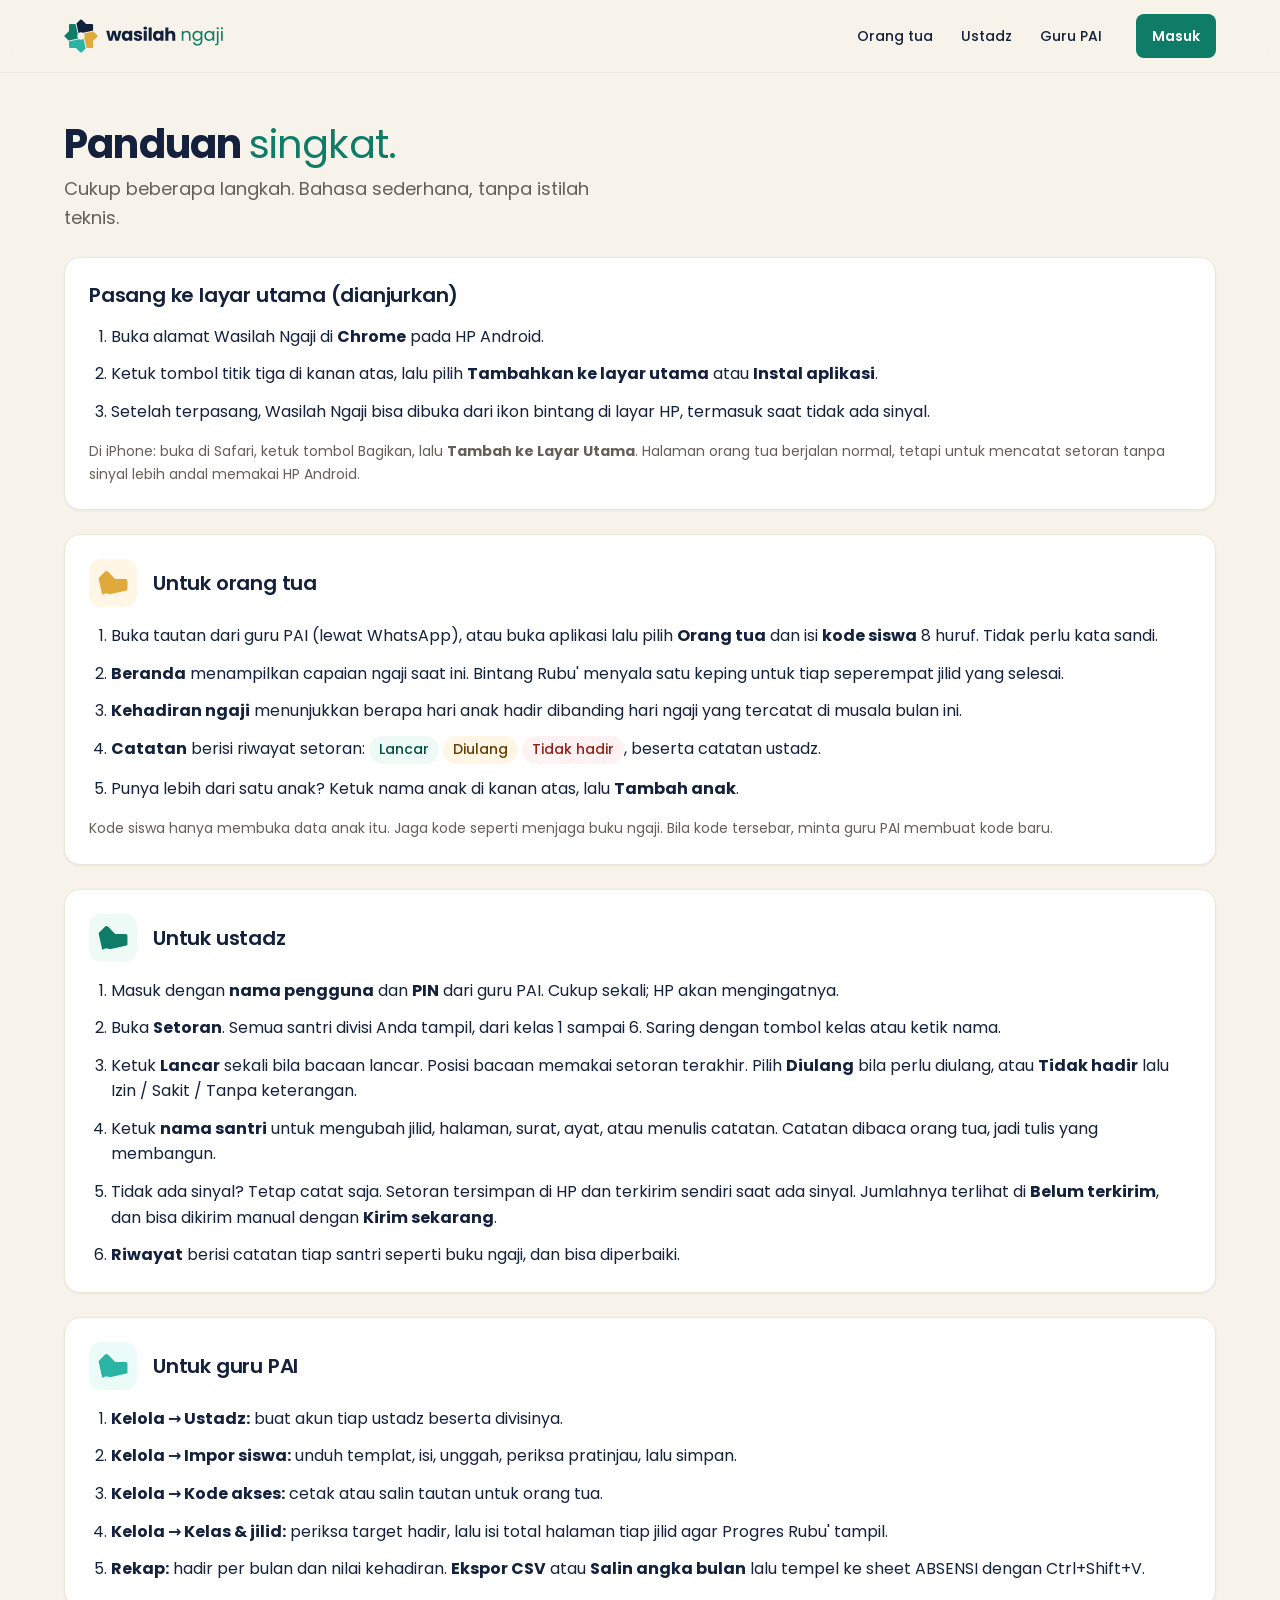
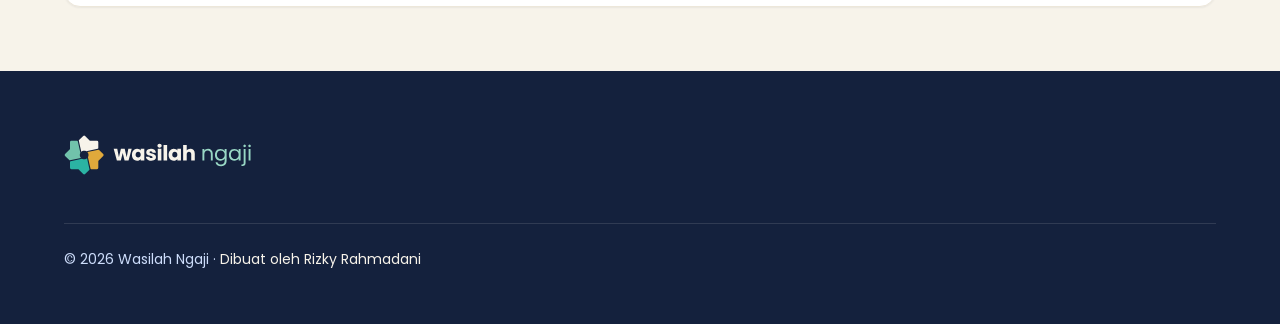
==== panduan.html @ 0fabc601 "Terbitkan Wasilah Ngaji Fase A (hasil build PWA) Co-Authored-By: Claude Opus 5.5 <noreply@anthropic." ====
<!doctype html>
<html lang="id">
<head>
<meta charset="utf-8">
<meta name="viewport" content="width=device-width, initial-scale=1">
<title>Panduan singkat — Wasilah Ngaji</title>
<meta name="description" content="Panduan singkat Wasilah Ngaji untuk orang tua, ustadz, dan guru PAI.">
<link rel="icon" href="./favicon.ico" sizes="any">
<link rel="icon" href="./favicon.svg" type="image/svg+xml">
<link rel="apple-touch-icon" href="./apple-touch-icon.png">
<link rel="manifest" href="./site.webmanifest">
<meta name="theme-color" content="#14213D">
  <script type="module" crossorigin src="./assets/modulepreload-polyfill-P2Xu9kJm.js"></script>
  <link rel="stylesheet" crossorigin href="./assets/panduan-Bm8xgY-z.css">
  <link rel="stylesheet" crossorigin href="./assets/beranda-C5jGzyxb.css">
<script id="vite-plugin-pwa:register-sw" src="./registerSW.js"></script></head>
<body>
<a class="lompat" href="#isi-utama">Lompat ke isi</a>
<header class="wn-header">
  <div class="wn-container">
    <a class="wn-logo" href="./index.html" aria-label="Wasilah Ngaji, ke beranda">
      <img src="./assets/wasilah-ngaji-horizontal-BuQOIVPm.svg" alt="Wasilah Ngaji" width="159" height="34">
    </a>
    <nav class="wn-nav" aria-label="Panduan">
      <a href="#orang-tua">Orang tua</a>
      <a href="#ustadz">Ustadz</a>
      <a href="#guru-pai">Guru PAI</a>
    </nav>
    <div class="wn-header__aksi">
      <a class="wn-btn wn-btn--primer wn-btn--kecil" href="./app.html#/masuk">Masuk</a>
    </div>
  </div>
</header>

<main id="isi-utama" tabindex="-1" class="wn-container panduan">
  <h1 class="wn-h2 wn-dua-nada">Panduan <span class="wn-nada-2">singkat.</span></h1>
  <p class="wn-lead">Cukup beberapa langkah. Bahasa sederhana, tanpa istilah teknis.</p>

  <section class="wn-kartu" id="pasang">
    <h2 class="wn-h3">Pasang ke layar utama (dianjurkan)</h2>
    <ol>
      <li>Buka alamat Wasilah Ngaji di <b>Chrome</b> pada HP Android.</li>
      <li>Ketuk tombol titik tiga di kanan atas, lalu pilih <b>Tambahkan ke layar utama</b> atau <b>Instal aplikasi</b>.</li>
      <li>Setelah terpasang, Wasilah Ngaji bisa dibuka dari ikon bintang di layar HP, termasuk saat tidak ada sinyal.</li>
    </ol>
    <p class="redup">Di iPhone: buka di Safari, ketuk tombol Bagikan, lalu <b>Tambah ke Layar Utama</b>. Halaman orang tua berjalan normal, tetapi untuk mencatat setoran tanpa sinyal lebih andal memakai HP Android.</p>
  </section>

  <section class="wn-kartu" id="orang-tua">
    <div class="judul-ikon"><span class="wn-ikon-peran latar-orang-tua"><img src="./assets/ikon-peran-orang-tua-BY3COOLP.svg" alt=""></span><h2 class="wn-h3">Untuk orang tua</h2></div>
    <ol>
      <li>Buka tautan dari guru PAI (lewat WhatsApp), atau buka aplikasi lalu pilih <b>Orang tua</b> dan isi <b>kode siswa</b> 8 huruf. Tidak perlu kata sandi.</li>
      <li><b>Beranda</b> menampilkan capaian ngaji saat ini. Bintang Rubu' menyala satu keping untuk tiap seperempat jilid yang selesai.</li>
      <li><b>Kehadiran ngaji</b> menunjukkan berapa hari anak hadir dibanding hari ngaji yang tercatat di musala bulan ini.</li>
      <li><b>Catatan</b> berisi riwayat setoran: <span class="wn-chip wn-chip--lancar">Lancar</span> <span class="wn-chip wn-chip--ulang">Diulang</span> <span class="wn-chip wn-chip--absen">Tidak hadir</span>, beserta catatan ustadz.</li>
      <li>Punya lebih dari satu anak? Ketuk nama anak di kanan atas, lalu <b>Tambah anak</b>.</li>
    </ol>
    <p class="redup">Kode siswa hanya membuka data anak itu. Jaga kode seperti menjaga buku ngaji. Bila kode tersebar, minta guru PAI membuat kode baru.</p>
  </section>

  <section class="wn-kartu" id="ustadz">
    <div class="judul-ikon"><span class="wn-ikon-peran latar-ustadz"><img src="./assets/ikon-peran-ustadz-TIsoL05R.svg" alt=""></span><h2 class="wn-h3">Untuk ustadz</h2></div>
    <ol>
      <li>Masuk dengan <b>nama pengguna</b> dan <b>PIN</b> dari guru PAI. Cukup sekali; HP akan mengingatnya.</li>
      <li>Buka <b>Setoran</b>. Semua santri divisi Anda tampil, dari kelas 1 sampai 6. Saring dengan tombol kelas atau ketik nama.</li>
      <li>Ketuk <b>Lancar</b> sekali bila bacaan lancar. Posisi bacaan memakai setoran terakhir. Pilih <b>Diulang</b> bila perlu diulang, atau <b>Tidak hadir</b> lalu Izin / Sakit / Tanpa keterangan.</li>
      <li>Ketuk <b>nama santri</b> untuk mengubah jilid, halaman, surat, ayat, atau menulis catatan. Catatan dibaca orang tua, jadi tulis yang membangun.</li>
      <li>Tidak ada sinyal? Tetap catat saja. Setoran tersimpan di HP dan terkirim sendiri saat ada sinyal. Jumlahnya terlihat di <b>Belum terkirim</b>, dan bisa dikirim manual dengan <b>Kirim sekarang</b>.</li>
      <li><b>Riwayat</b> berisi catatan tiap santri seperti buku ngaji, dan bisa diperbaiki.</li>
    </ol>
  </section>

  <section class="wn-kartu" id="guru-pai">
    <div class="judul-ikon"><span class="wn-ikon-peran latar-guru-pai"><img src="./assets/ikon-peran-guru-pai-DvtRYxdZ.svg" alt=""></span><h2 class="wn-h3">Untuk guru PAI</h2></div>
    <ol>
      <li><b>Kelola → Ustadz:</b> buat akun tiap ustadz beserta divisinya.</li>
      <li><b>Kelola → Impor siswa:</b> unduh templat, isi, unggah, periksa pratinjau, lalu simpan.</li>
      <li><b>Kelola → Kode akses:</b> cetak atau salin tautan untuk orang tua.</li>
      <li><b>Kelola → Kelas &amp; jilid:</b> periksa target hadir, lalu isi total halaman tiap jilid agar Progres Rubu' tampil.</li>
      <li><b>Rekap:</b> hadir per bulan dan nilai kehadiran. <b>Ekspor CSV</b> atau <b>Salin angka bulan</b> lalu tempel ke sheet ABSENSI dengan Ctrl+Shift+V.</li>
    </ol>
  </section>
</main>

<footer class="wn-footer">
  <div class="wn-container">
    <img src="./assets/wasilah-ngaji-horizontal-putih-DTOFgZY9.svg" alt="Wasilah Ngaji" width="187" height="40">
    <p class="footer__bawah">© 2026 Wasilah Ngaji · <span class="dibuat-oleh">Dibuat oleh Rizky Rahmadani</span></p>
  </div>
</footer>
</body>
</html>
---- assets/panduan-Bm8xgY-z.css ----
.panduan{gap:var(--wn-space-6);padding-block:var(--wn-space-12) var(--wn-space-16);flex-direction:column;max-width:860px;display:flex}.panduan .wn-lead{margin-top:calc(var(--wn-space-4) * -1)}.panduan section{scroll-margin-top:calc(var(--wn-header-h) + 16px)}.panduan ol{margin:var(--wn-space-4) 0 0;gap:var(--wn-space-3);flex-direction:column;padding-left:22px;display:flex}.panduan .redup{color:var(--wn-text-muted);margin:var(--wn-space-4) 0 0;font-size:var(--wn-text-sm)}.judul-ikon{align-items:center;gap:var(--wn-space-4);display:flex}.judul-ikon .wn-ikon-peran{width:48px;height:48px}.judul-ikon .wn-ikon-peran img{width:30px;height:30px}
---- assets/beranda-C5jGzyxb.css ----
@font-face{font-family:Poppins;font-style:normal;font-display:swap;font-weight:400;src:url(./poppins-latin-400-normal-cpxAROuN.woff2)format("woff2"),url(./poppins-latin-400-normal-BOb3E3N0.woff)format("woff")}@font-face{font-family:Poppins;font-style:normal;font-display:swap;font-weight:500;src:url(./poppins-latin-500-normal-C8OXljZJ.woff2)format("woff2"),url(./poppins-latin-500-normal-DGXqpDMm.woff)format("woff")}@font-face{font-family:Poppins;font-style:normal;font-display:swap;font-weight:600;src:url(./poppins-latin-600-normal-zEkxB9Mr.woff2)format("woff2"),url(./poppins-latin-600-normal-BJdTmd5m.woff)format("woff")}@font-face{font-family:Poppins;font-style:normal;font-display:swap;font-weight:700;src:url(./poppins-latin-700-normal-Qrb0O0WB.woff2)format("woff2"),url(./poppins-latin-700-normal-BVuQR_eA.woff)format("woff")}@font-face{font-family:Poppins;font-style:normal;font-display:swap;font-weight:400;src:url(./poppins-latin-ext-400-normal-by3JarPu.woff2)format("woff2"),url(./poppins-latin-ext-400-normal-DaBSavcJ.woff)format("woff")}@font-face{font-family:Poppins;font-style:normal;font-display:swap;font-weight:600;src:url(./poppins-latin-ext-600-normal-CAhIAdZj.woff2)format("woff2"),url(./poppins-latin-ext-600-normal-Df5ffKXP.woff)format("woff")}@font-face{font-family:Noto Naskh Arabic;font-style:normal;font-display:swap;font-weight:400;src:url(./noto-naskh-arabic-arabic-400-normal-U_i0HMfG.woff2)format("woff2"),url(./noto-naskh-arabic-arabic-400-normal-1AoZhAAW.woff)format("woff")}@font-face{font-family:Noto Naskh Arabic;font-style:normal;font-display:swap;font-weight:600;src:url(./noto-naskh-arabic-arabic-600-normal-G5n5bgdQ.woff2)format("woff2"),url(./noto-naskh-arabic-arabic-600-normal-DaTr67aF.woff)format("woff")}:root{--wn-biru-malam:#14213d;--wn-zamrud:#0e7c66;--wn-toska:#2bb3a3;--wn-emas:#e0a93b;--wn-gading:#f7f3ea;--wn-biru-malam-50:#f2f7ff;--wn-biru-malam-100:#e4edff;--wn-biru-malam-200:#cdddfb;--wn-biru-malam-300:#b2c8f3;--wn-biru-malam-400:#95afe4;--wn-biru-malam-500:#7a96cf;--wn-biru-malam-600:#5f79b0;--wn-biru-malam-700:#485f90;--wn-biru-malam-800:#334770;--wn-biru-malam-900:#203053;--wn-biru-malam-950:#14213d;--wn-zamrud-50:#edfaf6;--wn-zamrud-100:#daf4eb;--wn-zamrud-200:#bce7da;--wn-zamrud-300:#98d7c4;--wn-zamrud-400:#71c2ab;--wn-zamrud-500:#4caa92;--wn-zamrud-600:#0e7c66;--wn-zamrud-700:#006653;--wn-zamrud-800:#00503f;--wn-zamrud-900:#00392b;--wn-zamrud-950:#00281d;--wn-toska-50:#eafbf8;--wn-toska-100:#d5f5ef;--wn-toska-200:#b3e9e0;--wn-toska-300:#88d9cc;--wn-toska-400:#58c5b6;--wn-toska-500:#2bb3a3;--wn-toska-600:#009081;--wn-toska-700:#007366;--wn-toska-800:#00574c;--wn-toska-900:#003e36;--wn-toska-950:#002c25;--wn-emas-50:#fff6e5;--wn-emas-100:#fdeacb;--wn-emas-200:#f7d8a3;--wn-emas-300:#ecc071;--wn-emas-400:#e0a93b;--wn-emas-500:#c68a00;--wn-emas-600:#a86d00;--wn-emas-700:#885400;--wn-emas-800:#693d00;--wn-emas-900:#4d2800;--wn-emas-950:#381900;--wn-pasir-50:#fbf9f4;--wn-pasir-100:#f7f3ea;--wn-pasir-200:#ede7da;--wn-pasir-300:#ddd6c6;--wn-pasir-400:#bdb6a6;--wn-pasir-500:#9a9486;--wn-pasir-600:#7b766a;--wn-pasir-700:#646058;--wn-pasir-800:#4c473d;--wn-pasir-900:#363125;--wn-merah-50:#fef3f2;--wn-merah-100:#fee4e2;--wn-merah-600:#b42318;--wn-merah-700:#912018;--wn-bg:#f7f3ea;--wn-bg-alt:#fbf9f4;--wn-surface:#fff;--wn-surface-muted:#fbf9f4;--wn-border:#ede7da;--wn-border-strong:#ddd6c6;--wn-text:#14213d;--wn-text-muted:#646058;--wn-text-on-dark:#f7f3ea;--wn-text-on-dark-muted:#cdddfb;--wn-primary:#0e7c66;--wn-primary-hover:#006653;--wn-primary-soft:#edfaf6;--wn-on-primary:#fff;--wn-dark:#14213d;--wn-dark-hover:#203053;--wn-accent:#e0a93b;--wn-accent-soft:#fff6e5;--wn-on-accent:#14213d;--wn-link:#0e7c66;--wn-focus:#2bb3a3;--wn-success:#0e7c66;--wn-warning:#885400;--wn-danger:#b42318;--wn-info:#007366;--wn-peran-siswa:#14213d;--wn-peran-siswa-soft:#f2f7ff;--wn-peran-siswa-text:#14213d;--wn-peran-ustadz:#0e7c66;--wn-peran-ustadz-soft:#edfaf6;--wn-peran-ustadz-text:#00503f;--wn-peran-guru-pai:#2bb3a3;--wn-peran-guru-pai-soft:#eafbf8;--wn-peran-guru-pai-text:#00574c;--wn-peran-orang-tua:#e0a93b;--wn-peran-orang-tua-soft:#fff6e5;--wn-peran-orang-tua-text:#693d00;--wn-font-sans:"Poppins", ui-sans-serif, system-ui, "Segoe UI", Roboto, Arial, sans-serif;--wn-font-arab:"Noto Naskh Arabic", "Amiri", "Traditional Arabic", serif;--wn-text-xs:.75rem;--wn-text-sm:.875rem;--wn-text-base:1rem;--wn-text-lg:1.125rem;--wn-text-xl:1.25rem;--wn-text-2xl:1.5rem;--wn-text-3xl:1.875rem;--wn-text-4xl:2.25rem;--wn-text-5xl:3rem;--wn-text-6xl:3.75rem;--wn-leading-tight:1.15;--wn-leading-snug:1.3;--wn-leading-normal:1.6;--wn-leading-arab:2.1;--wn-tracking-judul:-.02em;--wn-tracking-label:.08em;--wn-weight-regular:400;--wn-weight-medium:500;--wn-weight-semibold:600;--wn-weight-bold:700;--wn-space-0:0;--wn-space-1:4px;--wn-space-2:8px;--wn-space-3:12px;--wn-space-4:16px;--wn-space-5:20px;--wn-space-6:24px;--wn-space-8:32px;--wn-space-10:40px;--wn-space-12:48px;--wn-space-16:64px;--wn-space-20:80px;--wn-space-24:96px;--wn-radius-sm:8px;--wn-radius-md:12px;--wn-radius-lg:16px;--wn-radius-xl:24px;--wn-radius-full:999px;--wn-shadow-sm:0 1px 2px #14213d0f;--wn-shadow-md:0 4px 16px #14213d14;--wn-shadow-lg:0 16px 40px #14213d1f;--wn-container:1200px;--wn-gutter:24px;--wn-header-h:72px;--wn-celah:4px;--wn-ease:cubic-bezier(.2, .7, .2, 1);--wn-durasi:.2s;--wn-focus-ring:0 0 0 3px var(--wn-gading), 0 0 0 5px var(--wn-focus)}*,:before,:after{box-sizing:border-box}html{-webkit-text-size-adjust:100%;scroll-behavior:smooth}body{font-family:var(--wn-font-sans);font-size:var(--wn-text-base);line-height:var(--wn-leading-normal);color:var(--wn-text);background:var(--wn-bg);-webkit-font-smoothing:antialiased;margin:0}img,svg{max-width:100%;display:block}a{color:var(--wn-link);text-underline-offset:3px}:focus-visible{box-shadow:var(--wn-focus-ring);border-radius:var(--wn-radius-sm);outline:none}.wn-sr-only{clip:rect(0 0 0 0);white-space:nowrap;width:1px;height:1px;position:absolute;overflow:hidden}.wn-container{max-width:var(--wn-container);padding-inline:var(--wn-gutter);margin-inline:auto}.wn-section{padding-block:var(--wn-space-24)}@media (width<=720px){.wn-section{padding-block:var(--wn-space-16)}}.wn-h1,.wn-h2,.wn-h3{color:var(--wn-text);letter-spacing:var(--wn-tracking-judul);margin:0}.wn-h1{font-size:clamp(2.25rem,5vw,3.5rem);line-height:var(--wn-leading-tight);font-weight:700}.wn-h2{font-size:clamp(1.75rem,3.2vw,2.5rem);line-height:var(--wn-leading-tight);font-weight:700}.wn-h3{font-size:var(--wn-text-xl);line-height:var(--wn-leading-snug);letter-spacing:-.01em;font-weight:600}.wn-lead{font-size:var(--wn-text-lg);color:var(--wn-text-muted);max-width:36rem;margin:0}.wn-teks-redup{color:var(--wn-text-muted)}.wn-dua-nada .wn-nada-2{color:var(--wn-primary);font-weight:400}.wn-gelap .wn-dua-nada .wn-nada-2{color:var(--wn-zamrud-300)}.wn-label{align-items:center;gap:var(--wn-space-2);font-size:var(--wn-text-sm);letter-spacing:var(--wn-tracking-label);text-transform:uppercase;color:var(--wn-text-muted);margin:0;font-weight:600;display:inline-flex}.wn-label img{width:18px;height:18px}.wn-btn{justify-content:center;align-items:center;gap:var(--wn-space-2);border-radius:var(--wn-radius-md);min-height:48px;font:600 var(--wn-text-base) / 1 var(--wn-font-sans);cursor:pointer;transition:background-color var(--wn-durasi) var(--wn-ease), color var(--wn-durasi) var(--wn-ease), transform var(--wn-durasi) var(--wn-ease);border:0;padding:0 22px;text-decoration:none;display:inline-flex}.wn-btn:active{transform:translateY(1px)}.wn-btn svg{width:20px;height:20px}.wn-btn--primer{background:var(--wn-primary);color:var(--wn-on-primary)}.wn-btn--primer:hover{background:var(--wn-primary-hover)}.wn-btn--gelap{background:var(--wn-dark);color:var(--wn-text-on-dark)}.wn-btn--gelap:hover{background:var(--wn-dark-hover)}.wn-btn--aksen{background:var(--wn-accent);color:var(--wn-on-accent)}.wn-btn--aksen:hover{background:var(--wn-emas-300)}.wn-btn--garis{color:var(--wn-text);box-shadow:inset 0 0 0 1.5px var(--wn-border-strong);background:0 0}.wn-btn--garis:hover{background:var(--wn-surface)}.wn-btn--garis-terang{color:var(--wn-text-on-dark);background:0 0;box-shadow:inset 0 0 0 1.5px #f7f3ea59}.wn-btn--garis-terang:hover{background:#f7f3ea14}.wn-btn--kecil{min-height:44px;font-size:var(--wn-text-sm);border-radius:var(--wn-radius-sm);padding:0 16px}.wn-kartu{background:var(--wn-surface);border:1px solid var(--wn-border);border-radius:var(--wn-radius-lg);padding:var(--wn-space-6);box-shadow:var(--wn-shadow-sm)}.wn-kartu--gelap{background:var(--wn-dark);color:var(--wn-text-on-dark);border-color:#0000}.wn-chip{border-radius:var(--wn-radius-full);font-size:var(--wn-text-sm);white-space:nowrap;align-items:center;gap:6px;padding:4px 10px;font-weight:500;line-height:1.4;display:inline-flex}.wn-chip--lancar{background:var(--wn-zamrud-50);color:var(--wn-zamrud-800)}.wn-chip--ulang{background:var(--wn-emas-50);color:var(--wn-emas-800)}.wn-chip--absen{background:var(--wn-merah-50);color:var(--wn-merah-700)}.wn-chip--siswa{background:var(--wn-peran-siswa-soft);color:var(--wn-peran-siswa-text)}.wn-chip--ustadz{background:var(--wn-peran-ustadz-soft);color:var(--wn-peran-ustadz-text)}.wn-chip--guru-pai{background:var(--wn-peran-guru-pai-soft);color:var(--wn-peran-guru-pai-text)}.wn-chip--orang-tua{background:var(--wn-peran-orang-tua-soft);color:var(--wn-peran-orang-tua-text)}.wn-ikon-peran{border-radius:var(--wn-radius-md);background:var(--wn-surface-muted);place-items:center;width:56px;height:56px;display:grid}.wn-ikon-peran img{width:36px;height:36px}.wn-bilah{border-radius:var(--wn-radius-full);background:var(--wn-pasir-200);height:10px;overflow:hidden}.wn-bilah>span{border-radius:inherit;background:var(--wn-primary);height:100%;display:block}.wn-header{z-index:20;-webkit-backdrop-filter:blur(10px);backdrop-filter:blur(10px);border-bottom:1px solid var(--wn-border);background:#f7f3eaeb;position:sticky;top:0}.wn-header .wn-container{height:var(--wn-header-h);align-items:center;gap:var(--wn-space-8);display:flex}.wn-header .wn-logo img{width:auto;height:34px}.wn-nav{gap:var(--wn-space-6);margin-left:auto;display:flex}.wn-nav a{color:var(--wn-text);font-weight:500;font-size:var(--wn-text-sm);padding:8px 2px;text-decoration:none}.wn-nav a:hover{color:var(--wn-primary)}.wn-header__aksi{gap:var(--wn-space-3);align-items:center;display:flex}.wn-menu-btn{border-radius:var(--wn-radius-sm);width:44px;height:44px;color:var(--wn-text);cursor:pointer;background:0 0;border:0;display:none}.wn-menu-btn svg{width:24px;height:24px;margin:auto}@media (width<=860px){.wn-nav{display:none}.wn-header__aksi{margin-left:auto}.wn-menu-btn{display:grid}.wn-header .wn-logo img{height:30px}}.wn-pola-terang{background-color:var(--wn-bg);background-image:url(./pola-bintang-untuk-latar-terang-Bjj3RK38.svg);background-size:80px 80px}.wn-gelap{background-color:var(--wn-dark);color:var(--wn-text-on-dark)}.wn-gelap .wn-h1,.wn-gelap .wn-h2,.wn-gelap .wn-h3{color:var(--wn-text-on-dark)}.wn-gelap .wn-lead,.wn-gelap .wn-teks-redup{color:var(--wn-text-on-dark-muted)}.wn-pola-gelap{background-image:url(./pola-bintang-untuk-latar-gelap-BhC3LnF3.svg);background-size:80px 80px}.wn-field{flex-direction:column;gap:6px;display:flex}.wn-field label{font-size:var(--wn-text-sm);color:var(--wn-text);font-weight:500}.wn-input,.wn-select,.wn-textarea{border-radius:var(--wn-radius-sm);background:var(--wn-surface);width:100%;min-height:48px;box-shadow:inset 0 0 0 1.5px var(--wn-border-strong);font:400 var(--wn-text-base) / 1.4 var(--wn-font-sans);color:var(--wn-text);border:0;padding:10px 14px}.wn-textarea{resize:vertical;min-height:96px}.wn-input::placeholder,.wn-textarea::placeholder{color:var(--wn-pasir-600)}.wn-input:focus-visible,.wn-select:focus-visible,.wn-textarea:focus-visible{box-shadow:inset 0 0 0 1.5px var(--wn-toska-700), var(--wn-focus-ring)}.wn-field__galat{font-size:var(--wn-text-sm);color:var(--wn-danger);align-items:center;gap:6px;display:flex}.wn-input[aria-invalid=true]{box-shadow:inset 0 0 0 1.5px var(--wn-danger)}.wn-teks-arab{font-family:var(--wn-font-arab);font-size:1.25em;line-height:var(--wn-leading-arab)}@media (prefers-reduced-motion:reduce){*,:before,:after{scroll-behavior:auto!important;transition:none!important;animation:none!important}}.wn-footer{background:var(--wn-dark);color:var(--wn-text-on-dark-muted);padding-block:var(--wn-space-16) var(--wn-space-10)}.wn-footer a{color:var(--wn-text-on-dark);text-decoration:none}.wn-footer a:hover{text-decoration:underline}.lompat{left:var(--wn-space-4);z-index:100;background:var(--wn-dark);color:var(--wn-text-on-dark);padding:var(--wn-space-3) var(--wn-space-4);border-radius:var(--wn-radius-sm);font-weight:600;text-decoration:none;position:absolute;top:-60px}.lompat:focus-visible{top:var(--wn-space-2)}[hidden]{display:none!important}button{font-family:inherit}.hero{padding-block:var(--wn-space-20) var(--wn-space-24)}.hero__grid{gap:var(--wn-space-16);grid-template-columns:1.1fr .9fr;align-items:center;display:grid}.hero__teks{gap:var(--wn-space-6);flex-direction:column;display:flex}.hero__aksi{gap:var(--wn-space-3);margin-top:var(--wn-space-2);flex-wrap:wrap;display:flex}.hero__kartu{width:100%;max-width:440px;padding:var(--wn-space-8);box-shadow:var(--wn-shadow-lg);justify-self:end}.anak{align-items:center;gap:var(--wn-space-5);display:flex}.anak__nama{font-weight:600;font-size:var(--wn-text-lg);margin:0}.anak__info{font-size:var(--wn-text-sm);color:var(--wn-text-muted);margin:2px 0 0}.anak__info--chip{margin-top:6px}.garis{background:var(--wn-border);height:1px;margin-block:var(--wn-space-6);border:0}.catatan{gap:var(--wn-space-2);flex-direction:column;display:flex}.catatan__kepala{justify-content:space-between;align-items:center;gap:var(--wn-space-3);display:flex}.catatan p{margin:0}.kecil{font-size:var(--wn-text-sm)}.mini-stat{gap:var(--wn-space-3);margin-top:var(--wn-space-6);grid-template-columns:repeat(2,minmax(0,1fr));display:grid}.mini-stat div{background:var(--wn-surface-muted);border-radius:var(--wn-radius-md);padding:var(--wn-space-4)}.mini-stat b{font-size:var(--wn-text-2xl);line-height:1.2;display:block}.mini-stat span{font-size:var(--wn-text-sm);color:var(--wn-text-muted)}.judul-bagian{gap:var(--wn-space-3);max-width:44rem;margin-bottom:var(--wn-space-12);flex-direction:column;display:flex}.judul-bagian--rapat{margin-bottom:0}.peran{gap:var(--wn-space-5);grid-template-columns:repeat(4,minmax(0,1fr));display:grid}.peran .wn-kartu{gap:var(--wn-space-4);flex-direction:column;display:flex}.peran p{color:var(--wn-text-muted);font-size:var(--wn-text-sm);margin:0}.latar-ustadz{background:var(--wn-peran-ustadz-soft)}.latar-guru-pai{background:var(--wn-peran-guru-pai-soft)}.latar-orang-tua{background:var(--wn-peran-orang-tua-soft)}.latar-siswa{background:var(--wn-peran-siswa-soft)}.bagian-putih{background:var(--wn-surface);border-block:1px solid var(--wn-border)}.langkah{gap:var(--wn-space-8);counter-reset:langkah;grid-template-columns:repeat(3,minmax(0,1fr));margin:0;padding:0;list-style:none;display:grid}.langkah li{gap:var(--wn-space-3);flex-direction:column;display:flex}.langkah li:before{counter-increment:langkah;content:counter(langkah);border-radius:var(--wn-radius-md);background:var(--wn-dark);width:44px;height:44px;color:var(--wn-text-on-dark);place-items:center;font-weight:700;display:grid}.langkah p{color:var(--wn-text-muted);margin:0}.rubu{gap:var(--wn-space-12);grid-template-columns:.9fr 1.1fr;align-items:center;display:grid}.rubu__deret{gap:var(--wn-space-4);padding:var(--wn-space-8);grid-template-columns:repeat(5,minmax(0,1fr));display:grid}.rubu__deret figure{align-items:center;gap:var(--wn-space-3);text-align:center;flex-direction:column;margin:0;display:flex}.rubu__deret figcaption{font-size:var(--wn-text-sm);color:var(--wn-text-muted)}.ajakan{padding-block:var(--wn-space-20)}.ajakan .wn-container{justify-content:space-between;align-items:center;gap:var(--wn-space-8);flex-wrap:wrap;display:flex}.ajakan__aksi{gap:var(--wn-space-3);flex-wrap:wrap;display:flex}.footer__grid{gap:var(--wn-space-10);grid-template-columns:1.4fr repeat(2,minmax(0,1fr));display:grid}.footer__grid ul{gap:var(--wn-space-2);flex-direction:column;margin:0;padding:0;list-style:none;display:flex}.footer__grid a{padding-block:4px;display:inline-block}.footer__judul{margin:0 0 var(--wn-space-3);color:var(--wn-text-on-dark);font-weight:600;font-size:var(--wn-text-sm)}.footer__tagline{max-width:22rem;margin:var(--wn-space-4) 0 0}.footer__bawah{margin-top:var(--wn-space-12);padding-top:var(--wn-space-6);border-top:1px solid color-mix(in srgb, var(--wn-text-on-dark) 12%, transparent);font-size:var(--wn-text-sm)}.dibuat-oleh{color:var(--wn-text-on-dark)}@media (width<=860px){.wn-header.terbuka .wn-nav{left:0;right:0;top:var(--wn-header-h);background:var(--wn-bg);border-bottom:1px solid var(--wn-border);padding:var(--wn-space-2) var(--wn-gutter) var(--wn-space-4);box-shadow:var(--wn-shadow-md);flex-direction:column;gap:0;display:flex;position:absolute}.wn-header.terbuka .wn-nav a{font-size:var(--wn-text-base);min-height:44px;padding:12px 0}}@media (width<=960px){.hero__grid,.rubu{grid-template-columns:1fr}.hero__kartu{justify-self:start}.peran{grid-template-columns:repeat(2,minmax(0,1fr))}.langkah{grid-template-columns:1fr}.footer__grid{grid-template-columns:1fr 1fr}.footer__grid>:first-child{grid-column:1/-1}}@media (width<=560px){.hero{padding-block:var(--wn-space-12) var(--wn-space-16)}.peran{grid-template-columns:1fr}.rubu__deret{padding:var(--wn-space-5) var(--wn-space-3);gap:var(--wn-space-2)}.rubu__deret progres-rubu svg{width:48px;height:48px}.hero__kartu{padding:var(--wn-space-6)}}main:focus{outline:none}
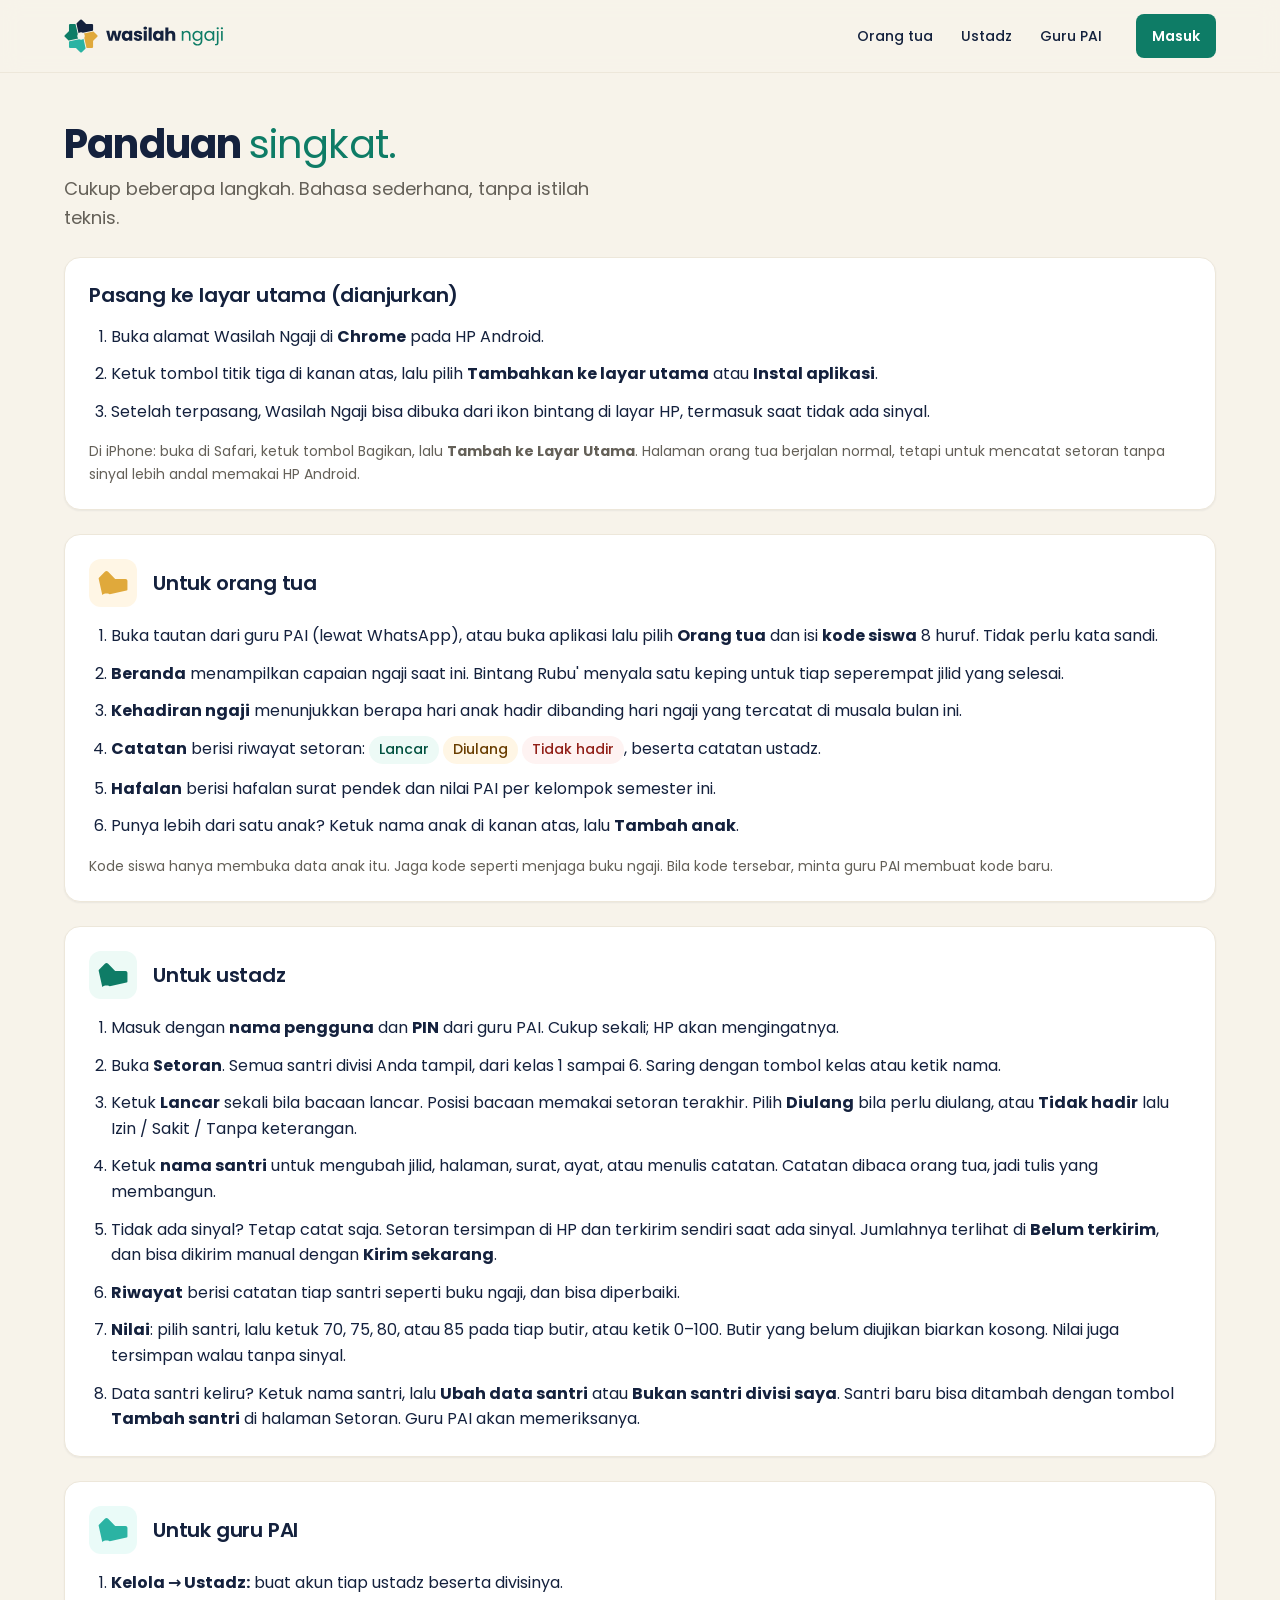
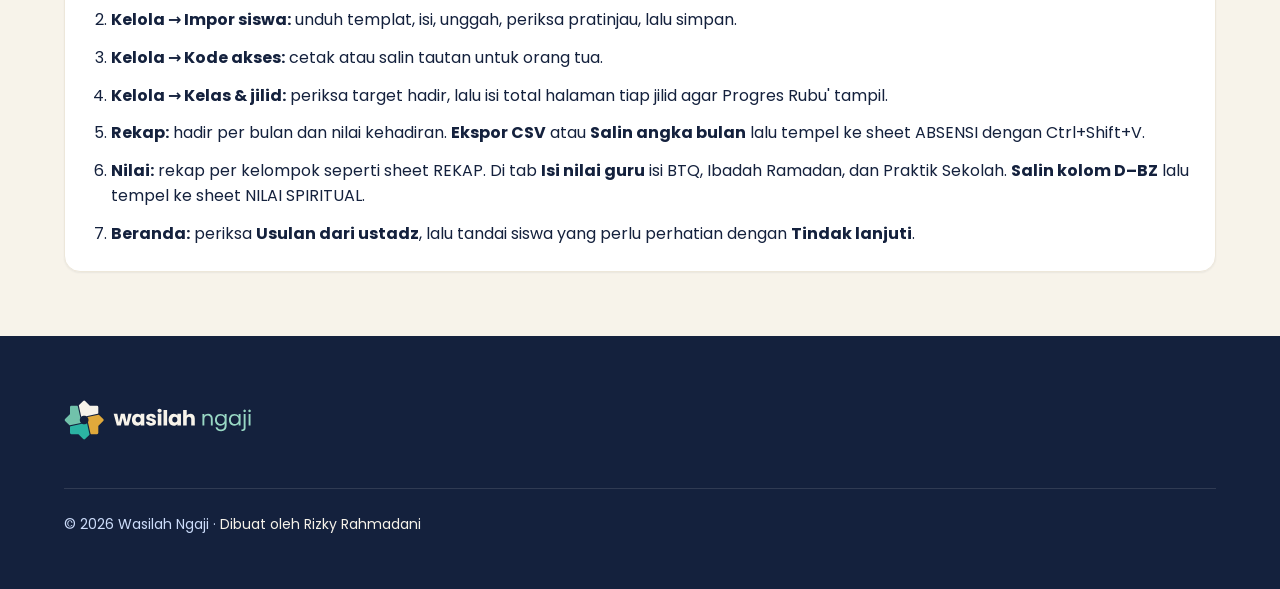
==== commit 060416dd: "Fase B: nilai spiritual, hafalan, beranda siswa, tindak lanjut Co-Authored-By: Claude Opus 5.5 <nore" ====
--- a/panduan.html
+++ b/panduan.html
@@ -1,92 +1,98 @@
-<!doctype html>
-<html lang="id">
-<head>
-<meta charset="utf-8">
-<meta name="viewport" content="width=device-width, initial-scale=1">
-<title>Panduan singkat — Wasilah Ngaji</title>
-<meta name="description" content="Panduan singkat Wasilah Ngaji untuk orang tua, ustadz, dan guru PAI.">
-<link rel="icon" href="./favicon.ico" sizes="any">
-<link rel="icon" href="./favicon.svg" type="image/svg+xml">
-<link rel="apple-touch-icon" href="./apple-touch-icon.png">
-<link rel="manifest" href="./site.webmanifest">
-<meta name="theme-color" content="#14213D">
+<!doctype html>
+<html lang="id">
+<head>
+<meta charset="utf-8">
+<meta name="viewport" content="width=device-width, initial-scale=1">
+<title>Panduan singkat — Wasilah Ngaji</title>
+<meta name="description" content="Panduan singkat Wasilah Ngaji untuk orang tua, ustadz, dan guru PAI.">
+<link rel="icon" href="./favicon.ico" sizes="any">
+<link rel="icon" href="./favicon.svg" type="image/svg+xml">
+<link rel="apple-touch-icon" href="./apple-touch-icon.png">
+<link rel="manifest" href="./site.webmanifest">
+<meta name="theme-color" content="#14213D">+
   <script type="module" crossorigin src="./assets/modulepreload-polyfill-P2Xu9kJm.js"></script>
   <link rel="stylesheet" crossorigin href="./assets/panduan-Bm8xgY-z.css">
   <link rel="stylesheet" crossorigin href="./assets/beranda-C5jGzyxb.css">
-<script id="vite-plugin-pwa:register-sw" src="./registerSW.js"></script></head>
-<body>
-<a class="lompat" href="#isi-utama">Lompat ke isi</a>
-<header class="wn-header">
-  <div class="wn-container">
-    <a class="wn-logo" href="./index.html" aria-label="Wasilah Ngaji, ke beranda">
-      <img src="./assets/wasilah-ngaji-horizontal-BuQOIVPm.svg" alt="Wasilah Ngaji" width="159" height="34">
-    </a>
-    <nav class="wn-nav" aria-label="Panduan">
-      <a href="#orang-tua">Orang tua</a>
-      <a href="#ustadz">Ustadz</a>
-      <a href="#guru-pai">Guru PAI</a>
-    </nav>
-    <div class="wn-header__aksi">
-      <a class="wn-btn wn-btn--primer wn-btn--kecil" href="./app.html#/masuk">Masuk</a>
-    </div>
-  </div>
-</header>
-
-<main id="isi-utama" tabindex="-1" class="wn-container panduan">
-  <h1 class="wn-h2 wn-dua-nada">Panduan <span class="wn-nada-2">singkat.</span></h1>
-  <p class="wn-lead">Cukup beberapa langkah. Bahasa sederhana, tanpa istilah teknis.</p>
-
-  <section class="wn-kartu" id="pasang">
-    <h2 class="wn-h3">Pasang ke layar utama (dianjurkan)</h2>
-    <ol>
-      <li>Buka alamat Wasilah Ngaji di <b>Chrome</b> pada HP Android.</li>
-      <li>Ketuk tombol titik tiga di kanan atas, lalu pilih <b>Tambahkan ke layar utama</b> atau <b>Instal aplikasi</b>.</li>
-      <li>Setelah terpasang, Wasilah Ngaji bisa dibuka dari ikon bintang di layar HP, termasuk saat tidak ada sinyal.</li>
-    </ol>
-    <p class="redup">Di iPhone: buka di Safari, ketuk tombol Bagikan, lalu <b>Tambah ke Layar Utama</b>. Halaman orang tua berjalan normal, tetapi untuk mencatat setoran tanpa sinyal lebih andal memakai HP Android.</p>
-  </section>
-
-  <section class="wn-kartu" id="orang-tua">
-    <div class="judul-ikon"><span class="wn-ikon-peran latar-orang-tua"><img src="./assets/ikon-peran-orang-tua-BY3COOLP.svg" alt=""></span><h2 class="wn-h3">Untuk orang tua</h2></div>
-    <ol>
-      <li>Buka tautan dari guru PAI (lewat WhatsApp), atau buka aplikasi lalu pilih <b>Orang tua</b> dan isi <b>kode siswa</b> 8 huruf. Tidak perlu kata sandi.</li>
-      <li><b>Beranda</b> menampilkan capaian ngaji saat ini. Bintang Rubu' menyala satu keping untuk tiap seperempat jilid yang selesai.</li>
-      <li><b>Kehadiran ngaji</b> menunjukkan berapa hari anak hadir dibanding hari ngaji yang tercatat di musala bulan ini.</li>
-      <li><b>Catatan</b> berisi riwayat setoran: <span class="wn-chip wn-chip--lancar">Lancar</span> <span class="wn-chip wn-chip--ulang">Diulang</span> <span class="wn-chip wn-chip--absen">Tidak hadir</span>, beserta catatan ustadz.</li>
-      <li>Punya lebih dari satu anak? Ketuk nama anak di kanan atas, lalu <b>Tambah anak</b>.</li>
-    </ol>
-    <p class="redup">Kode siswa hanya membuka data anak itu. Jaga kode seperti menjaga buku ngaji. Bila kode tersebar, minta guru PAI membuat kode baru.</p>
-  </section>
-
-  <section class="wn-kartu" id="ustadz">
-    <div class="judul-ikon"><span class="wn-ikon-peran latar-ustadz"><img src="./assets/ikon-peran-ustadz-TIsoL05R.svg" alt=""></span><h2 class="wn-h3">Untuk ustadz</h2></div>
-    <ol>
-      <li>Masuk dengan <b>nama pengguna</b> dan <b>PIN</b> dari guru PAI. Cukup sekali; HP akan mengingatnya.</li>
-      <li>Buka <b>Setoran</b>. Semua santri divisi Anda tampil, dari kelas 1 sampai 6. Saring dengan tombol kelas atau ketik nama.</li>
-      <li>Ketuk <b>Lancar</b> sekali bila bacaan lancar. Posisi bacaan memakai setoran terakhir. Pilih <b>Diulang</b> bila perlu diulang, atau <b>Tidak hadir</b> lalu Izin / Sakit / Tanpa keterangan.</li>
-      <li>Ketuk <b>nama santri</b> untuk mengubah jilid, halaman, surat, ayat, atau menulis catatan. Catatan dibaca orang tua, jadi tulis yang membangun.</li>
-      <li>Tidak ada sinyal? Tetap catat saja. Setoran tersimpan di HP dan terkirim sendiri saat ada sinyal. Jumlahnya terlihat di <b>Belum terkirim</b>, dan bisa dikirim manual dengan <b>Kirim sekarang</b>.</li>
-      <li><b>Riwayat</b> berisi catatan tiap santri seperti buku ngaji, dan bisa diperbaiki.</li>
-    </ol>
-  </section>
-
-  <section class="wn-kartu" id="guru-pai">
-    <div class="judul-ikon"><span class="wn-ikon-peran latar-guru-pai"><img src="./assets/ikon-peran-guru-pai-DvtRYxdZ.svg" alt=""></span><h2 class="wn-h3">Untuk guru PAI</h2></div>
-    <ol>
-      <li><b>Kelola → Ustadz:</b> buat akun tiap ustadz beserta divisinya.</li>
-      <li><b>Kelola → Impor siswa:</b> unduh templat, isi, unggah, periksa pratinjau, lalu simpan.</li>
-      <li><b>Kelola → Kode akses:</b> cetak atau salin tautan untuk orang tua.</li>
-      <li><b>Kelola → Kelas &amp; jilid:</b> periksa target hadir, lalu isi total halaman tiap jilid agar Progres Rubu' tampil.</li>
-      <li><b>Rekap:</b> hadir per bulan dan nilai kehadiran. <b>Ekspor CSV</b> atau <b>Salin angka bulan</b> lalu tempel ke sheet ABSENSI dengan Ctrl+Shift+V.</li>
-    </ol>
-  </section>
-</main>
-
-<footer class="wn-footer">
-  <div class="wn-container">
-    <img src="./assets/wasilah-ngaji-horizontal-putih-DTOFgZY9.svg" alt="Wasilah Ngaji" width="187" height="40">
-    <p class="footer__bawah">© 2026 Wasilah Ngaji · <span class="dibuat-oleh">Dibuat oleh Rizky Rahmadani</span></p>
-  </div>
-</footer>
-</body>
-</html>
+<script id="vite-plugin-pwa:register-sw" src="./registerSW.js"></script></head>
+<body>
+<a class="lompat" href="#isi-utama">Lompat ke isi</a>
+<header class="wn-header">
+  <div class="wn-container">
+    <a class="wn-logo" href="./index.html" aria-label="Wasilah Ngaji, ke beranda">
+      <img src="./assets/wasilah-ngaji-horizontal-BuQOIVPm.svg" alt="Wasilah Ngaji" width="159" height="34">
+    </a>
+    <nav class="wn-nav" aria-label="Panduan">
+      <a href="#orang-tua">Orang tua</a>
+      <a href="#ustadz">Ustadz</a>
+      <a href="#guru-pai">Guru PAI</a>
+    </nav>
+    <div class="wn-header__aksi">
+      <a class="wn-btn wn-btn--primer wn-btn--kecil" href="./app.html#/masuk">Masuk</a>
+    </div>
+  </div>
+</header>
+
+<main id="isi-utama" tabindex="-1" class="wn-container panduan">
+  <h1 class="wn-h2 wn-dua-nada">Panduan <span class="wn-nada-2">singkat.</span></h1>
+  <p class="wn-lead">Cukup beberapa langkah. Bahasa sederhana, tanpa istilah teknis.</p>
+
+  <section class="wn-kartu" id="pasang">
+    <h2 class="wn-h3">Pasang ke layar utama (dianjurkan)</h2>
+    <ol>
+      <li>Buka alamat Wasilah Ngaji di <b>Chrome</b> pada HP Android.</li>
+      <li>Ketuk tombol titik tiga di kanan atas, lalu pilih <b>Tambahkan ke layar utama</b> atau <b>Instal aplikasi</b>.</li>
+      <li>Setelah terpasang, Wasilah Ngaji bisa dibuka dari ikon bintang di layar HP, termasuk saat tidak ada sinyal.</li>
+    </ol>
+    <p class="redup">Di iPhone: buka di Safari, ketuk tombol Bagikan, lalu <b>Tambah ke Layar Utama</b>. Halaman orang tua berjalan normal, tetapi untuk mencatat setoran tanpa sinyal lebih andal memakai HP Android.</p>
+  </section>
+
+  <section class="wn-kartu" id="orang-tua">
+    <div class="judul-ikon"><span class="wn-ikon-peran latar-orang-tua"><img src="./assets/ikon-peran-orang-tua-BY3COOLP.svg" alt=""></span><h2 class="wn-h3">Untuk orang tua</h2></div>
+    <ol>
+      <li>Buka tautan dari guru PAI (lewat WhatsApp), atau buka aplikasi lalu pilih <b>Orang tua</b> dan isi <b>kode siswa</b> 8 huruf. Tidak perlu kata sandi.</li>
+      <li><b>Beranda</b> menampilkan capaian ngaji saat ini. Bintang Rubu' menyala satu keping untuk tiap seperempat jilid yang selesai.</li>
+      <li><b>Kehadiran ngaji</b> menunjukkan berapa hari anak hadir dibanding hari ngaji yang tercatat di musala bulan ini.</li>
+      <li><b>Catatan</b> berisi riwayat setoran: <span class="wn-chip wn-chip--lancar">Lancar</span> <span class="wn-chip wn-chip--ulang">Diulang</span> <span class="wn-chip wn-chip--absen">Tidak hadir</span>, beserta catatan ustadz.</li>
+      <li><b>Hafalan</b> berisi hafalan surat pendek dan nilai PAI per kelompok semester ini.</li>
+      <li>Punya lebih dari satu anak? Ketuk nama anak di kanan atas, lalu <b>Tambah anak</b>.</li>
+    </ol>
+    <p class="redup">Kode siswa hanya membuka data anak itu. Jaga kode seperti menjaga buku ngaji. Bila kode tersebar, minta guru PAI membuat kode baru.</p>
+  </section>
+
+  <section class="wn-kartu" id="ustadz">
+    <div class="judul-ikon"><span class="wn-ikon-peran latar-ustadz"><img src="./assets/ikon-peran-ustadz-TIsoL05R.svg" alt=""></span><h2 class="wn-h3">Untuk ustadz</h2></div>
+    <ol>
+      <li>Masuk dengan <b>nama pengguna</b> dan <b>PIN</b> dari guru PAI. Cukup sekali; HP akan mengingatnya.</li>
+      <li>Buka <b>Setoran</b>. Semua santri divisi Anda tampil, dari kelas 1 sampai 6. Saring dengan tombol kelas atau ketik nama.</li>
+      <li>Ketuk <b>Lancar</b> sekali bila bacaan lancar. Posisi bacaan memakai setoran terakhir. Pilih <b>Diulang</b> bila perlu diulang, atau <b>Tidak hadir</b> lalu Izin / Sakit / Tanpa keterangan.</li>
+      <li>Ketuk <b>nama santri</b> untuk mengubah jilid, halaman, surat, ayat, atau menulis catatan. Catatan dibaca orang tua, jadi tulis yang membangun.</li>
+      <li>Tidak ada sinyal? Tetap catat saja. Setoran tersimpan di HP dan terkirim sendiri saat ada sinyal. Jumlahnya terlihat di <b>Belum terkirim</b>, dan bisa dikirim manual dengan <b>Kirim sekarang</b>.</li>
+      <li><b>Riwayat</b> berisi catatan tiap santri seperti buku ngaji, dan bisa diperbaiki.</li>
+      <li><b>Nilai</b>: pilih santri, lalu ketuk 70, 75, 80, atau 85 pada tiap butir, atau ketik 0–100. Butir yang belum diujikan biarkan kosong. Nilai juga tersimpan walau tanpa sinyal.</li>
+      <li>Data santri keliru? Ketuk nama santri, lalu <b>Ubah data santri</b> atau <b>Bukan santri divisi saya</b>. Santri baru bisa ditambah dengan tombol <b>Tambah santri</b> di halaman Setoran. Guru PAI akan memeriksanya.</li>
+    </ol>
+  </section>
+
+  <section class="wn-kartu" id="guru-pai">
+    <div class="judul-ikon"><span class="wn-ikon-peran latar-guru-pai"><img src="./assets/ikon-peran-guru-pai-DvtRYxdZ.svg" alt=""></span><h2 class="wn-h3">Untuk guru PAI</h2></div>
+    <ol>
+      <li><b>Kelola → Ustadz:</b> buat akun tiap ustadz beserta divisinya.</li>
+      <li><b>Kelola → Impor siswa:</b> unduh templat, isi, unggah, periksa pratinjau, lalu simpan.</li>
+      <li><b>Kelola → Kode akses:</b> cetak atau salin tautan untuk orang tua.</li>
+      <li><b>Kelola → Kelas &amp; jilid:</b> periksa target hadir, lalu isi total halaman tiap jilid agar Progres Rubu' tampil.</li>
+      <li><b>Rekap:</b> hadir per bulan dan nilai kehadiran. <b>Ekspor CSV</b> atau <b>Salin angka bulan</b> lalu tempel ke sheet ABSENSI dengan Ctrl+Shift+V.</li>
+      <li><b>Nilai:</b> rekap per kelompok seperti sheet REKAP. Di tab <b>Isi nilai guru</b> isi BTQ, Ibadah Ramadan, dan Praktik Sekolah. <b>Salin kolom D–BZ</b> lalu tempel ke sheet NILAI SPIRITUAL.</li>
+      <li><b>Beranda:</b> periksa <b>Usulan dari ustadz</b>, lalu tandai siswa yang perlu perhatian dengan <b>Tindak lanjuti</b>.</li>
+    </ol>
+  </section>
+</main>
+
+<footer class="wn-footer">
+  <div class="wn-container">
+    <img src="./assets/wasilah-ngaji-horizontal-putih-DTOFgZY9.svg" alt="Wasilah Ngaji" width="187" height="40">
+    <p class="footer__bawah">© 2026 Wasilah Ngaji · <span class="dibuat-oleh">Dibuat oleh Rizky Rahmadani</span></p>
+  </div>
+</footer>
+</body>
+</html>
